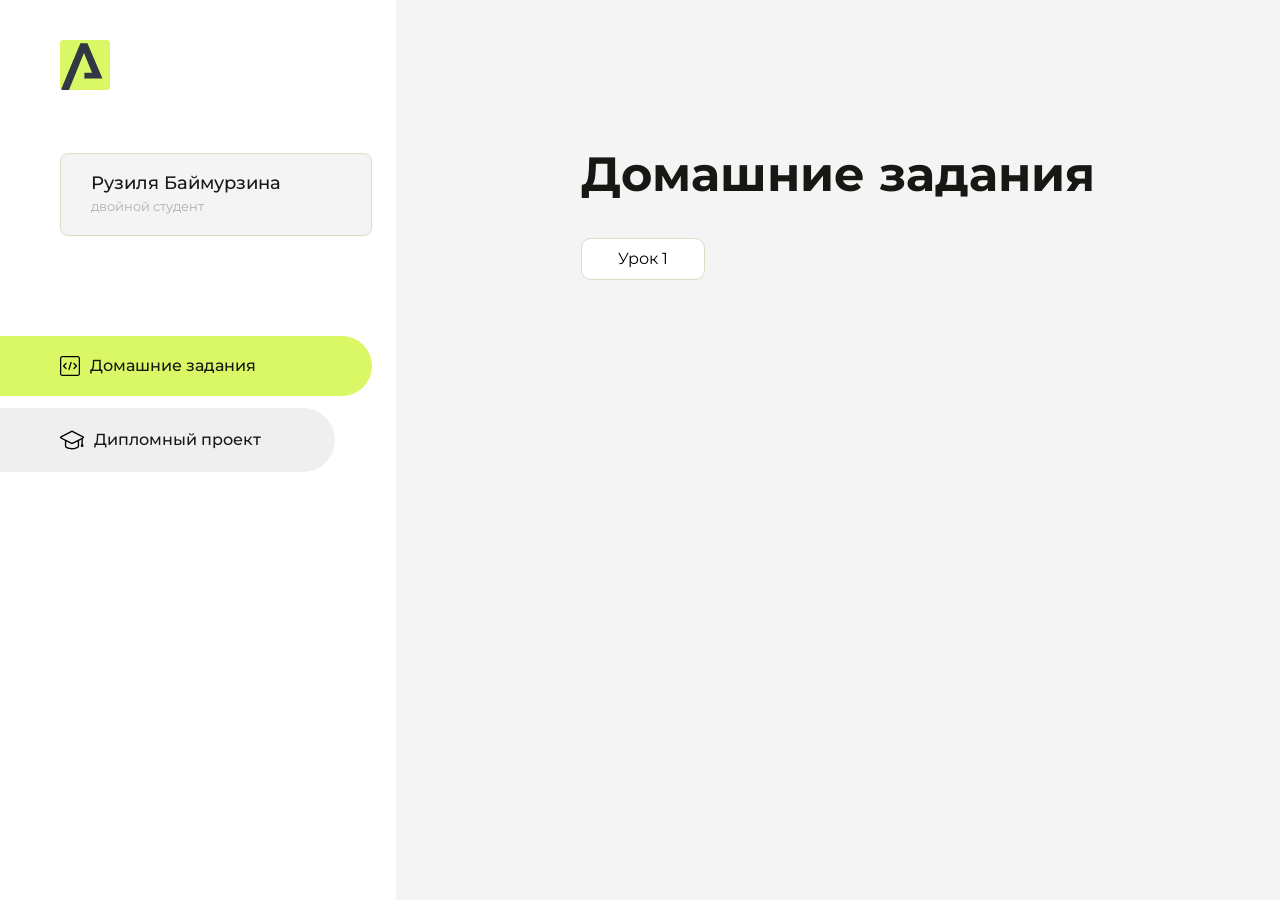
==== index.html @ 818b3f64 "Update index.html" ====
<!DOCTYPE html>
<html lang="en">
<head>
    <meta charset="UTF-8">
    <meta name="viewport" content="width=device-width, initial-scale=1.0">
    <title>Домашняя работа</title>
    <link rel="shortcut icon" href="src/logo.ico" type="image/x-icon">
    <link rel="preconnect" href="https://fonts.googleapis.com">
    <link rel="preconnect" href="https://fonts.gstatic.com" crossorigin>
    <link href="https://fonts.googleapis.com/css2?family=Montserrat:wght@400;500;700&family=Rubik:wght@500&display=swap"
          rel="stylesheet">
    <link rel="stylesheet" href="src/style.css">
</head>
<body id="body">
<div class="overlay" id="overlay"></div>
<div class="layout">
    <div class="burger" id="burger">
        <svg viewBox="0 0 24 24" fill="none" xmlns="http://www.w3.org/2000/svg">
            <g id="SVGRepo_bgCarrier" stroke-width="0"></g>
            <g id="SVGRepo_tracerCarrier" stroke-linecap="round" stroke-linejoin="round"></g>
            <g id="SVGRepo_iconCarrier">
                <path d="M4 18L20 18" stroke="#DAF765" stroke-width="2" stroke-linecap="round"></path>
                <path d="M4 12L20 12" stroke="#DAF765" stroke-width="2" stroke-linecap="round"></path>
                <path d="M4 6L20 6" stroke="#DAF765" stroke-width="2" stroke-linecap="round"></path>
            </g>
        </svg>
    </div>
    <aside class="sidebar" id="sidebar">
        <div class="sidebar__inner">
            <div class="logo">
                <svg width="50" height="50" viewBox="0 0 50 50" fill="none" xmlns="http://www.w3.org/2000/svg">
                    <g clip-path="url(#clip0_513_74730)">
                        <path d="M46.17 -0.257004H3.83C1.57281 -0.257004 -0.257 1.57281 -0.257 3.83V46.17C-0.257 48.4272 1.57281 50.257 3.83 50.257H46.17C48.4272 50.257 50.257 48.4272 50.257 46.17V3.83C50.257 1.57281 48.4272 -0.257004 46.17 -0.257004Z"
                              fill="#DAF765"/>
                        <path d="M24.375 38.4H42.461L27.441 3.1585H20.4355C20.4355 3.1585 6.7895 35.881 1.1945 49.294C2.015 50.0275 3.0945 50.257 3.6945 50.257H8.8445L23.954 13.07L32.0465 32.8285H24.375V38.4Z"
                              fill="#323843"/>
                    </g>
                    <defs>
                        <clipPath id="clip0_513_74730">
                            <rect width="50" height="50" fill="white"/>
                        </clipPath>
                    </defs>
                </svg>
            </div>
            <div class="sidebar__user">
                <div class="sidebar__name">Рузиля Баймурзина</div>
                <div class="sidebar__text">двойной студент</div>
            </div>
            <div class="sidebar__tabs">
                <div class="sidebar__item">
                    <button class="sidebar__button active" id="tasks">
                        <svg xmlns="http://www.w3.org/2000/svg" width="20" height="20" viewBox="0 0 20 20" fill="none">
                            <g clip-path="url(#clip0_704_74543)">
                                <path d="M17.7083 20H2.29167C1.0275 20 0 18.9725 0 17.7083V2.29167C0 1.0275 1.0275 0 2.29167 0H17.7083C18.9725 0 20 1.0275 20 2.29167V17.7083C20 18.9725 18.9725 20 17.7083 20ZM2.29167 1.25C1.7175 1.25 1.25 1.7175 1.25 2.29167V17.7083C1.25 18.2825 1.7175 18.75 2.29167 18.75H17.7083C18.2825 18.75 18.75 18.2825 18.75 17.7083V2.29167C18.75 1.7175 18.2825 1.25 17.7083 1.25H2.29167Z"
                                      fill="black"/>
                                <path d="M6.04167 13.125C5.88167 13.125 5.72167 13.0642 5.6 12.9417L3.1 10.4417C2.85583 10.1975 2.85583 9.80167 3.1 9.5575L5.6 7.0575C5.84417 6.81333 6.24 6.81333 6.48417 7.0575C6.72833 7.30167 6.72833 7.6975 6.48417 7.94167L4.42583 10L6.48417 12.0583C6.72833 12.3025 6.72833 12.6983 6.48417 12.9425C6.36167 13.0642 6.20167 13.125 6.04167 13.125Z"
                                      fill="black"/>
                                <path d="M8.95833 14.1667C8.9 14.1667 8.84 14.1583 8.78167 14.1417C8.45083 14.0442 8.26083 13.6967 8.35833 13.3658L10.4417 6.28251C10.5392 5.95084 10.8892 5.76417 11.2175 5.85917C11.5483 5.95667 11.7383 6.30417 11.6408 6.63501L9.5575 13.7183C9.47833 13.9908 9.22833 14.1667 8.95833 14.1667Z"
                                      fill="black"/>
                                <path d="M13.9583 13.125C13.7983 13.125 13.6383 13.0642 13.5167 12.9417C13.2725 12.6975 13.2725 12.3017 13.5167 12.0575L15.575 9.99916L13.5167 7.94083C13.2725 7.69666 13.2725 7.30083 13.5167 7.05666C13.7608 6.81249 14.1567 6.81249 14.4008 7.05666L16.9008 9.55666C17.145 9.80083 17.145 10.1967 16.9008 10.4408L14.4008 12.9408C14.2783 13.0642 14.1183 13.125 13.9583 13.125Z"
                                      fill="black"/>
                            </g>
                            <defs>
                                <clipPath id="clip0_704_74543">
                                    <rect width="20" height="20" fill="white"/>
                                </clipPath>
                            </defs>
                        </svg>
                        <span>Домашние задания</span></button>
                </div>
                <div class="sidebar__item">
                    <button class="sidebar__button" id="diplom">
                        <svg xmlns="http://www.w3.org/2000/svg" width="24" height="24" viewBox="0 0 24 24" fill="none">
                            <g clip-path="url(#clip0_704_74553)">
                                <path d="M23.2628 10.5971C23.7176 10.365 24 9.90375 24 9.39337C24 8.883 23.7176 8.42175 23.2628 8.18962L12.6135 2.75362C12.2291 2.55824 11.7705 2.55787 11.3854 2.75399L0.736875 8.19C0.282375 8.42175 0 8.883 0 9.39337C0 9.90375 0.282375 10.365 0.736875 10.5971L4.89038 12.7177V18.2074C4.89038 19.8154 8.412 21.393 12 21.393C15.5884 21.393 19.1096 19.815 19.1096 18.2074V12.7174L21.4609 11.517V15.8017L20.901 17.2305C20.7409 17.6389 20.7934 18.0994 21.0405 18.4616C21.2876 18.8246 21.6979 19.041 22.1366 19.041C22.5754 19.041 22.9852 18.8246 23.2324 18.462C23.4795 18.099 23.532 17.6385 23.3719 17.2301L22.8124 15.8021V10.827L23.2628 10.5971ZM17.7623 18.1721C17.6198 18.6375 15.3491 20.0419 12 20.0419C8.65088 20.0419 6.38025 18.6375 6.2415 18.2074V12.3037L6.23887 12.3019C6.23812 12.057 6.1065 11.8207 5.87325 11.7019L1.3515 9.39337L12 3.95737L22.6489 9.39337L12 14.8294L5.87325 11.7019C5.54063 11.5331 4.6695 11.6674 4.5 12C4.33012 12.3322 4.55813 12.5479 4.89038 12.7177L11.3857 16.0331C11.5781 16.1314 11.7889 16.1805 12 16.1805C12.2107 16.1805 12.4222 16.1314 12.6146 16.0331L17.7593 13.407L17.7623 18.1721Z"
                                      fill="black"/>
                            </g>
                            <defs>
                                <clipPath id="clip0_704_74553">
                                    <rect width="24" height="24" fill="white"/>
                                </clipPath>
                            </defs>
                        </svg>
                        <span>Дипломный проект</span></button>
                </div>
            </div>
        </div>

    </aside>
    <div class="content">
        <div class="container">
            <div class="content__block" id="tasksBlock">
                <div class="content__title">Домашние задания</div>
                <ul class="content__list">
                    <li class="content__list-item">
                        <a href="арокен/index.html">Урок 1</a>
                    </li>
                </ul>
            </div>
            <div class="content__block hidden" id="diplomBlock">
                <div class="content__title">Дипломный проект</div>
                <div class="content__list-diplom">
                    <a href="ПАПКА-С-НОМЕРОМ-УРОКА">Ссылка на ДЗ</a>
                </div>
                <div class="content__decor">
                    <div class="content__decor-text">Давай проверим, чему ты научился!</div>
                    <div class="content__decor-img">
                        <img src="src/decor.png" alt="decor">
                    </div>
                </div>
            </div>
        </div>
    </div>
</div>
<script src="src/index.js"></script>
</body>
</html>
---- src/style.css ----
*{padding: 0;margin: 0;border: 0;}
*,*:before,*:after{-webkit-box-sizing: border-box;box-sizing: border-box;}
:focus,:active{outline: none;}
a:focus,a:active{outline: none;}
nav,footer,header,aside{display: block;}
html,body{
    height:100%;width:100%;
    font-size:100%;line-height:1;-ms-text-size-adjust:100%;-moz-text-size-adjust:100%;-webkit-text-size-adjust:100%;}
input,button,textarea{font-family:inherit;}
input::-ms-clear{display: none;}
button{cursor: pointer;}
button::-moz-focus-inner{padding:0;border:0;}
a,a:visited{text-decoration: none;}
a:hover{text-decoration: none;}
ul li{list-style: none;}
img{vertical-align: top;}
h1,h2,h3,h4,h5,h6{font-size:inherit;font-weight: inherit;}
a{color:inherit;}



body {
    font-family: "Montserrat",SansSerif;
    color: black;
}

body.overflow {
    overflow: hidden;
}



.layout {
    display: -webkit-box;
    display: -ms-flexbox;
    display: flex;
    min-height: 100vh;
}

.sidebar {
    padding: 40px 24px 40px 0;
    -ms-flex-negative: 0;
    flex-shrink: 0;
    background-color: white;
}



.content {
    -webkit-box-flex: 1;
    -ms-flex-positive: 1;
    flex-grow: 1;
    background-color: #F4F4F4;
}

.container {
    display: -webkit-box;
    display: -ms-flexbox;
    display: flex;
    -webkit-box-orient: vertical;
    -webkit-box-direction: normal;
    -ms-flex-direction: column;
    flex-direction: column;
    -webkit-box-pack: center;
    -ms-flex-pack: center;
    justify-content: center;
    -webkit-box-align: center;
    -ms-flex-align: center;
    align-items: center;
    padding: 150px 60px 80px 60px;
}


.logo {
    margin-left: 60px;
    margin-bottom: 60px;
}

.sidebar__user {
    background-color: #F4F4F4;
    padding: 20px 30px;
    margin-left: 60px;
    margin-bottom: 100px;
    border-radius: 8px;
    border: 1px solid #DADEC9;
}

.sidebar__name {
    color:#161814;
    font-size: 18px;
    font-weight: 500;
    margin-bottom: 6px;
}

.sidebar__text {
    color: #AFB1A7;
    font-size: 13px;
    font-weight: 400;
    line-height: 130%; /* 16.9px */
}

.sidebar__item {
    width: 372px;
}

.sidebar__button {
    display: -webkit-box;
    display: -ms-flexbox;
    display: flex;
    -webkit-box-align: center;
    -ms-flex-align: center;
    align-items: center;
    gap: 10px;
    padding: 20px 60px;
    margin-bottom: 12px;
    border-radius: 0px 100px 100px 0px;
    -webkit-transition: all .5s;
    -o-transition: all .5s;
    transition: all .5s;
    cursor: pointer;
    width: 90%;
    color:#161814;
    font-size: 16px;
    font-weight: 500;
}

.sidebar__button.active , .sidebar__button:hover {
    width: 100%;
    background-color: #DAF765;
}


.content__title {
    color: #161814;
    font-size: 48px;
    font-weight: 700;
    margin-bottom: 40px;
}

.content__list {
    display: -webkit-box;
    display: -ms-flexbox;
    display: flex;
    -webkit-box-align: center;
    -ms-flex-align: center;
    align-items: center;
    -ms-flex-wrap: wrap;
    flex-wrap: wrap;
    gap: 20px;
}



.content__list-item  {
    cursor: pointer;
    padding: 12px 18px;
    background-color: #fff;
    border-radius: 10px;
    border: 1px solid #DADEC9;
    -webkit-transition: all .3s;
    -o-transition: all .3s;
    transition: all .3s;
}

.content__list-item:hover,.content__list-diplom:hover {
    background-color: #AFB1A7;
}

li a {
    padding: 12px 18px;

}


.content__list-diplom {
    -webkit-transition: all .3s;
    -o-transition: all .3s;
    transition: all .3s;
    display: inline-block;
    padding: 12px 18px;
    background-color: #fff;
    border-radius: 10px;
    border: 1px solid #DADEC9;
}

.content__decor {
    display: -webkit-box;
    display: -ms-flexbox;
    display: flex;
    -webkit-box-align: center;
    -ms-flex-align: center;
    align-items: center;
}

.content__decor-text {
    color:#BEDD44;
    font-size: 36px;
    font-weight: 700;
    line-height: 110%; /* 39.6px */
}

.content__block {
    max-width: 1200px;
}

.content__block.hidden {
    display: none;
}

.content__decor-img img{
    width: 100%;
}

.burger {
    display: none;
    padding: 5px;
    position: fixed;
    top: 3%;
    right: 7%;
    width: 40px;
    height: 40px;
    background-color: #161814;
    border-radius: 50%;
    z-index: 10;
    border: 1px solid #DAF765;
}

@media (max-width: 768px) {
    .burger {
        display: block;
    }

    .sidebar {
        -webkit-transition: all .3s;
        -o-transition: all .3s;
        transition: all .3s;
        -webkit-transform: translateX(-100%);
        -ms-transform: translateX(-100%);
        transform: translateX(-100%);
        position: fixed;
        top: 0;
        left: 0;
        bottom: 0;
        z-index: 5;
    }

    .sidebar.show {
        -webkit-transform: translateX(0%);
        -ms-transform: translateX(0%);
        transform: translateX(0%);
    }

    .overlay {
        opacity: 0;
        pointer-events: none;
        -webkit-transition: all .3s;
        -o-transition: all .3s;
        transition: all .3s;
        position: absolute;
        top: 0;
        right: 0;
        left: 0;
        bottom: 0;
        z-index: 3;
        background-color: #000000e0;
    }

    .overlay.show {
        opacity: 1;
        pointer-events: all;
    }

    .container {
        padding: 40px 20px;
        min-height: 100%;
    }

    .content__decor {
        margin-top: 20px;
        -webkit-box-orient: vertical;
        -webkit-box-direction: normal;
        -ms-flex-direction: column;
        flex-direction: column;
    }
}

@media (max-width: 400px) {
    .sidebar__user {
        margin-left: 0;
    }
}
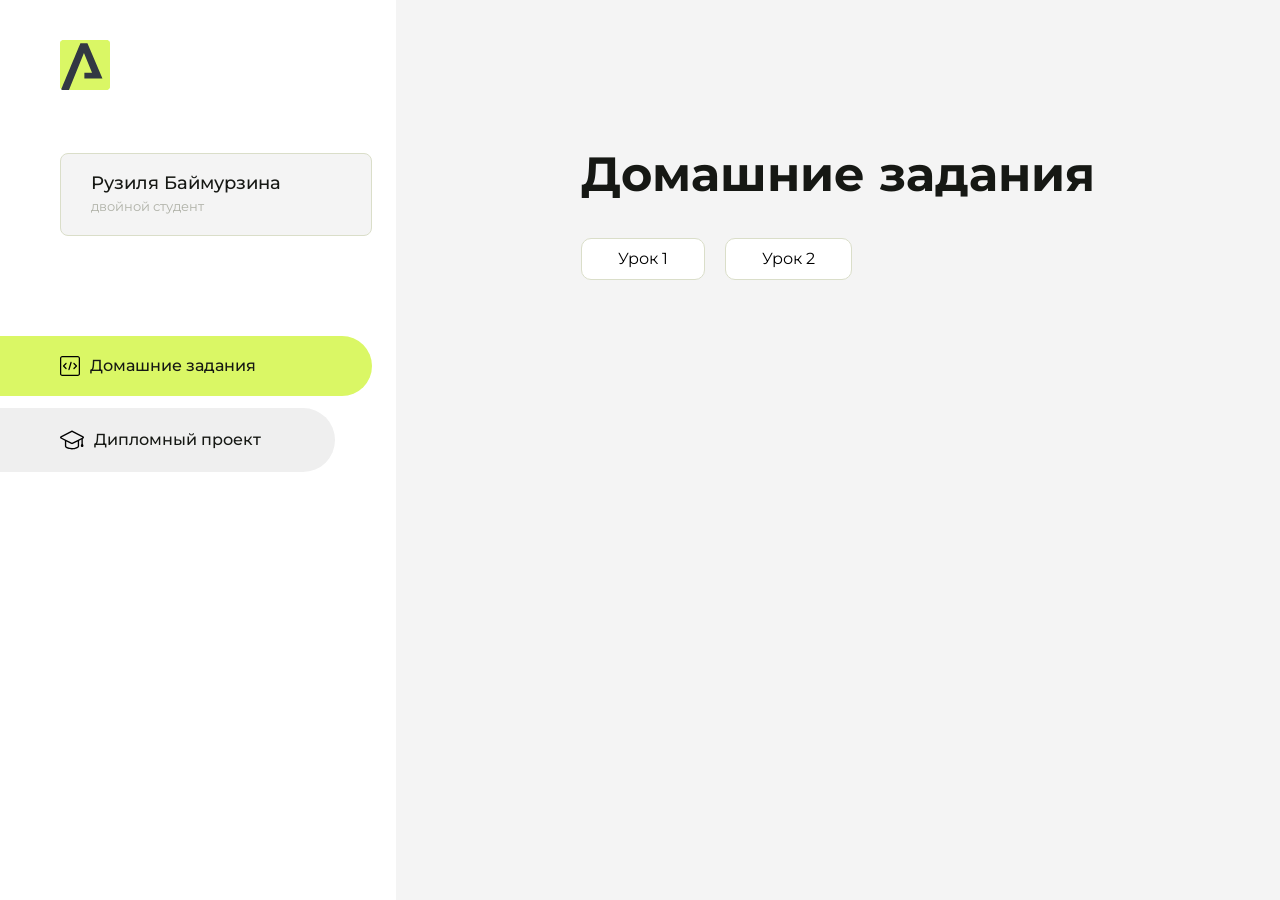
==== commit bdf47401: "Update index.html" ====
--- a/index.html
+++ b/index.html
@@ -95,6 +95,9 @@
                     <li class="content__list-item">
                         <a href="арокен/index.html">Урок 1</a>
                     </li>
+                    <li class="content__list-item">
+                        <a href="DZ2/index.html">Урок 2</a>
+                    </li>
                 </ul>
             </div>
             <div class="content__block hidden" id="diplomBlock">
@@ -116,3 +119,4 @@
 </body>
 </html>
 
+
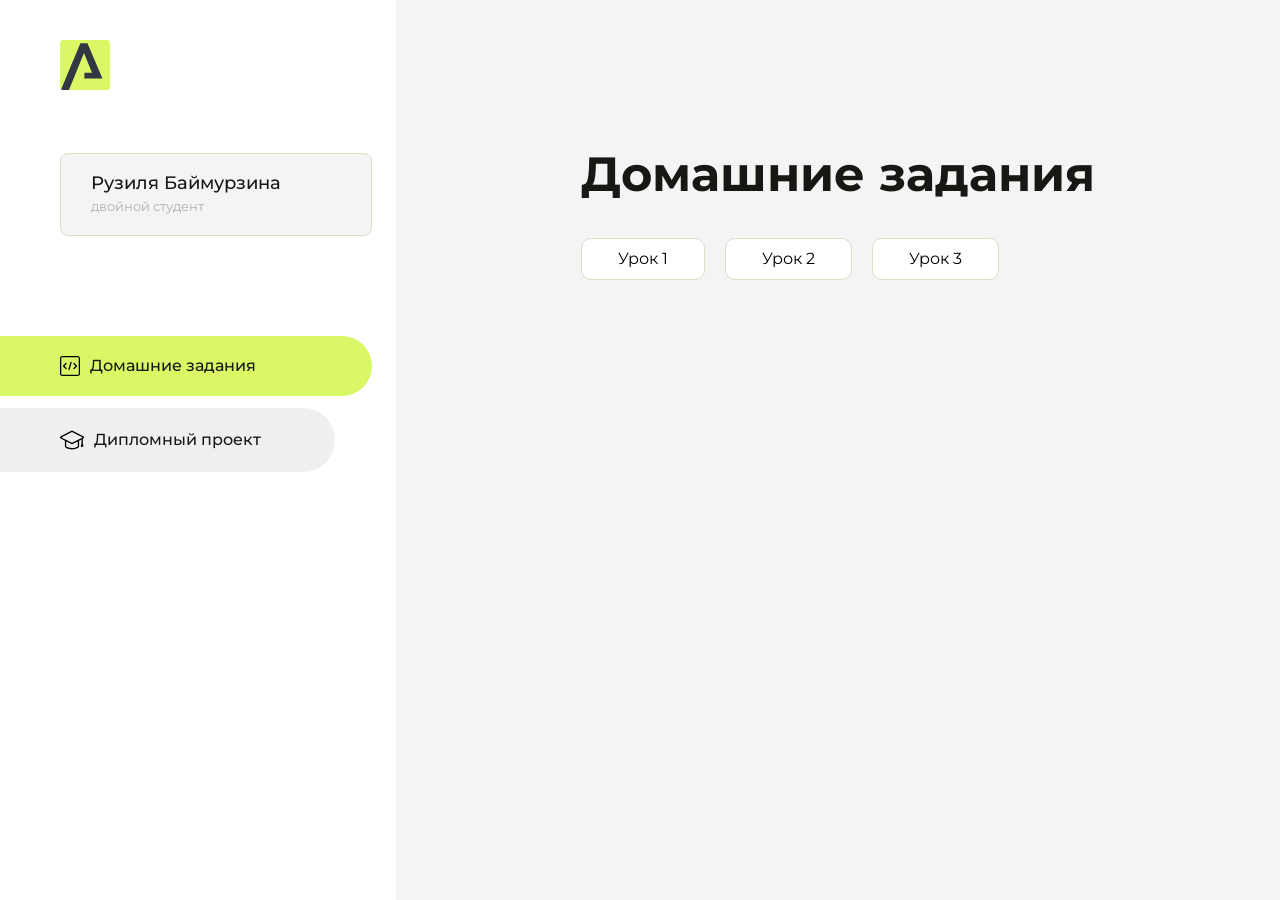
==== commit b8efec3e: "Update index.html" ====
--- a/index.html
+++ b/index.html
@@ -98,6 +98,9 @@
                     <li class="content__list-item">
                         <a href="DZ2/index.html">Урок 2</a>
                     </li>
+                    <li class="content__list-item">
+                        <a href="DZ3/index.html">Урок 3</a>
+                    </li>
                 </ul>
             </div>
             <div class="content__block hidden" id="diplomBlock">
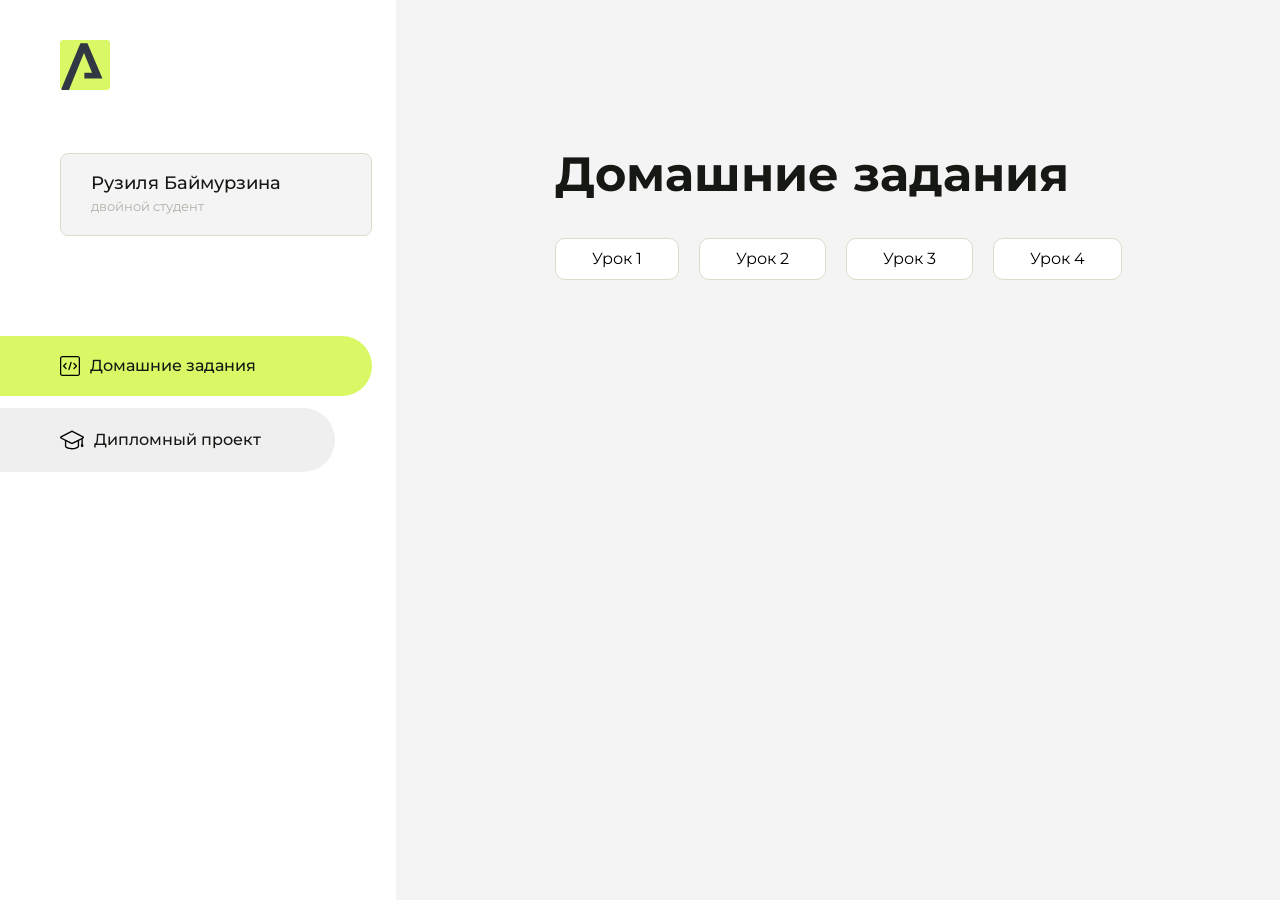
==== commit ed3231c9: "Update index.html" ====
--- a/index.html
+++ b/index.html
@@ -101,6 +101,9 @@
                     <li class="content__list-item">
                         <a href="DZ3/index.html">Урок 3</a>
                     </li>
+                    <li class="content__list-item">
+                        <a href="DZ4/index.html">Урок 4</a>
+                    </li>
                 </ul>
             </div>
             <div class="content__block hidden" id="diplomBlock">
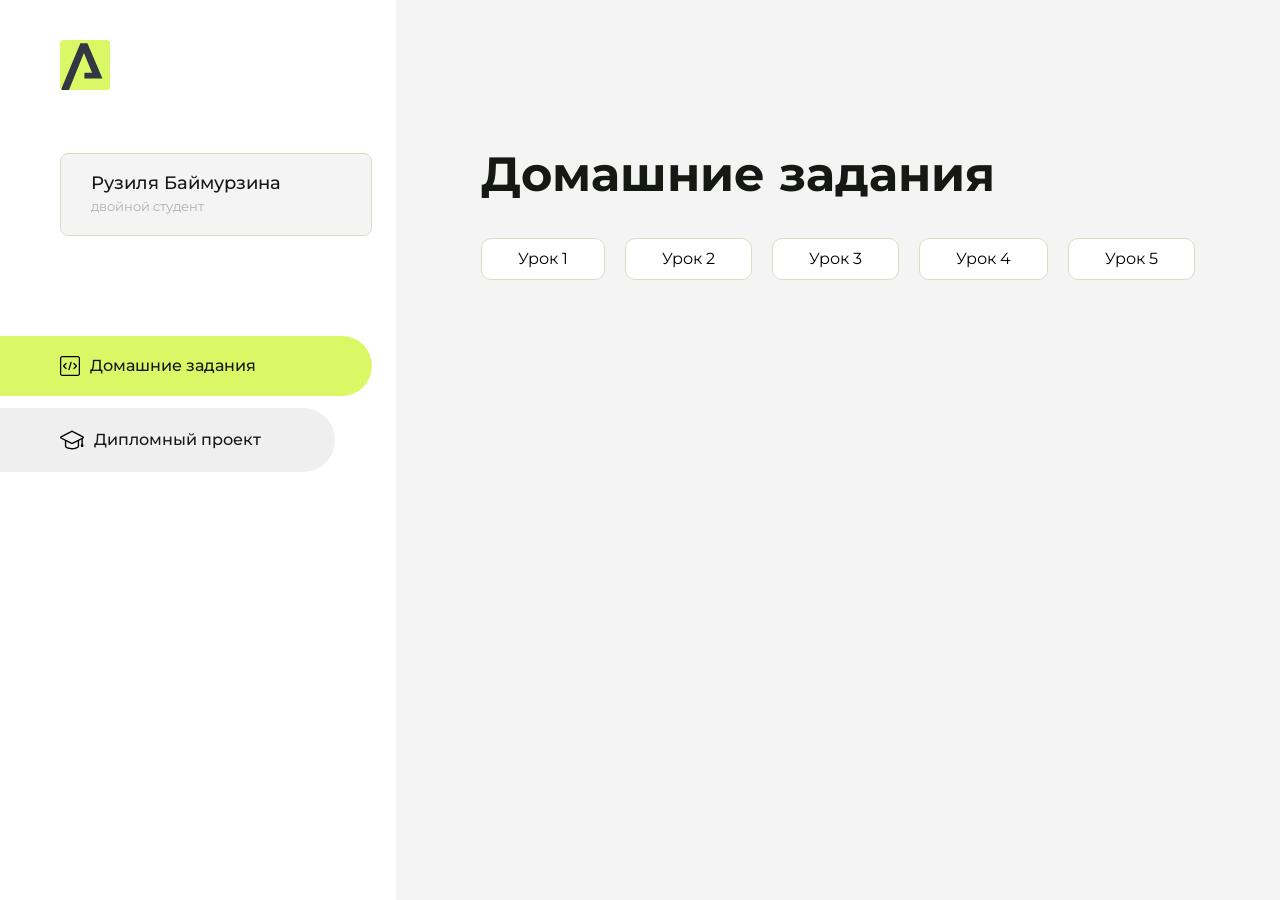
==== commit 61d3e11a: "Update index.html" ====
--- a/index.html
+++ b/index.html
@@ -104,6 +104,9 @@
                     <li class="content__list-item">
                         <a href="DZ4/index.html">Урок 4</a>
                     </li>
+                    <li class="content__list-item">
+                        <a href="DZ5/index.html">Урок 5</a>
+                    </li>
                 </ul>
             </div>
             <div class="content__block hidden" id="diplomBlock">
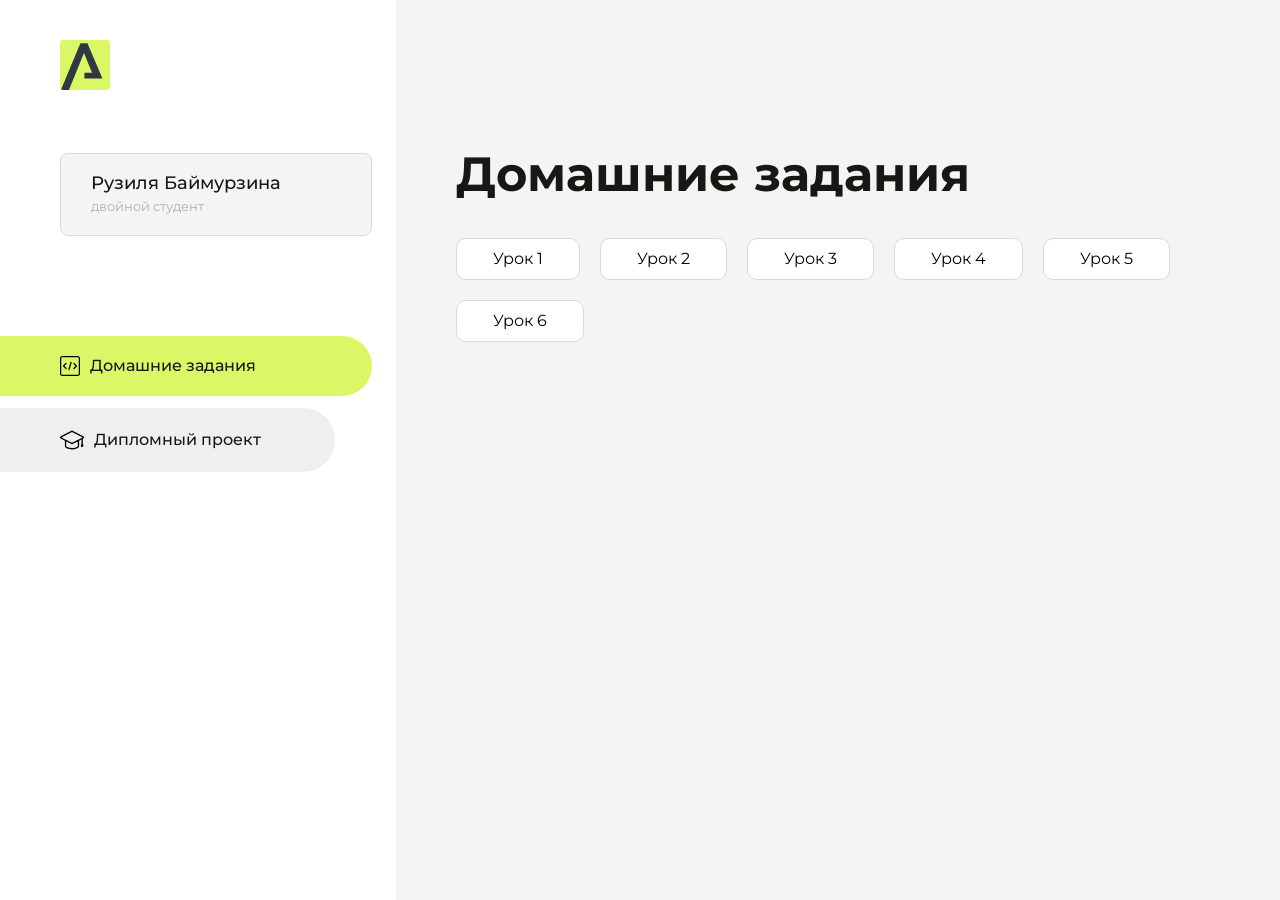
==== commit 02271d06: "Update index.html" ====
--- a/index.html
+++ b/index.html
@@ -105,7 +105,10 @@
                         <a href="DZ4/index.html">Урок 4</a>
                     </li>
                     <li class="content__list-item">
-                        <a href="DZ5/index.html">Урок 5</a>
+                        <a href="DZ5/article.html">Урок 5</a>
+                    </li>
+                    <li class="content__list-item">
+                        <a href="DZ6/index.html">Урок 6</a>
                     </li>
                 </ul>
             </div>
